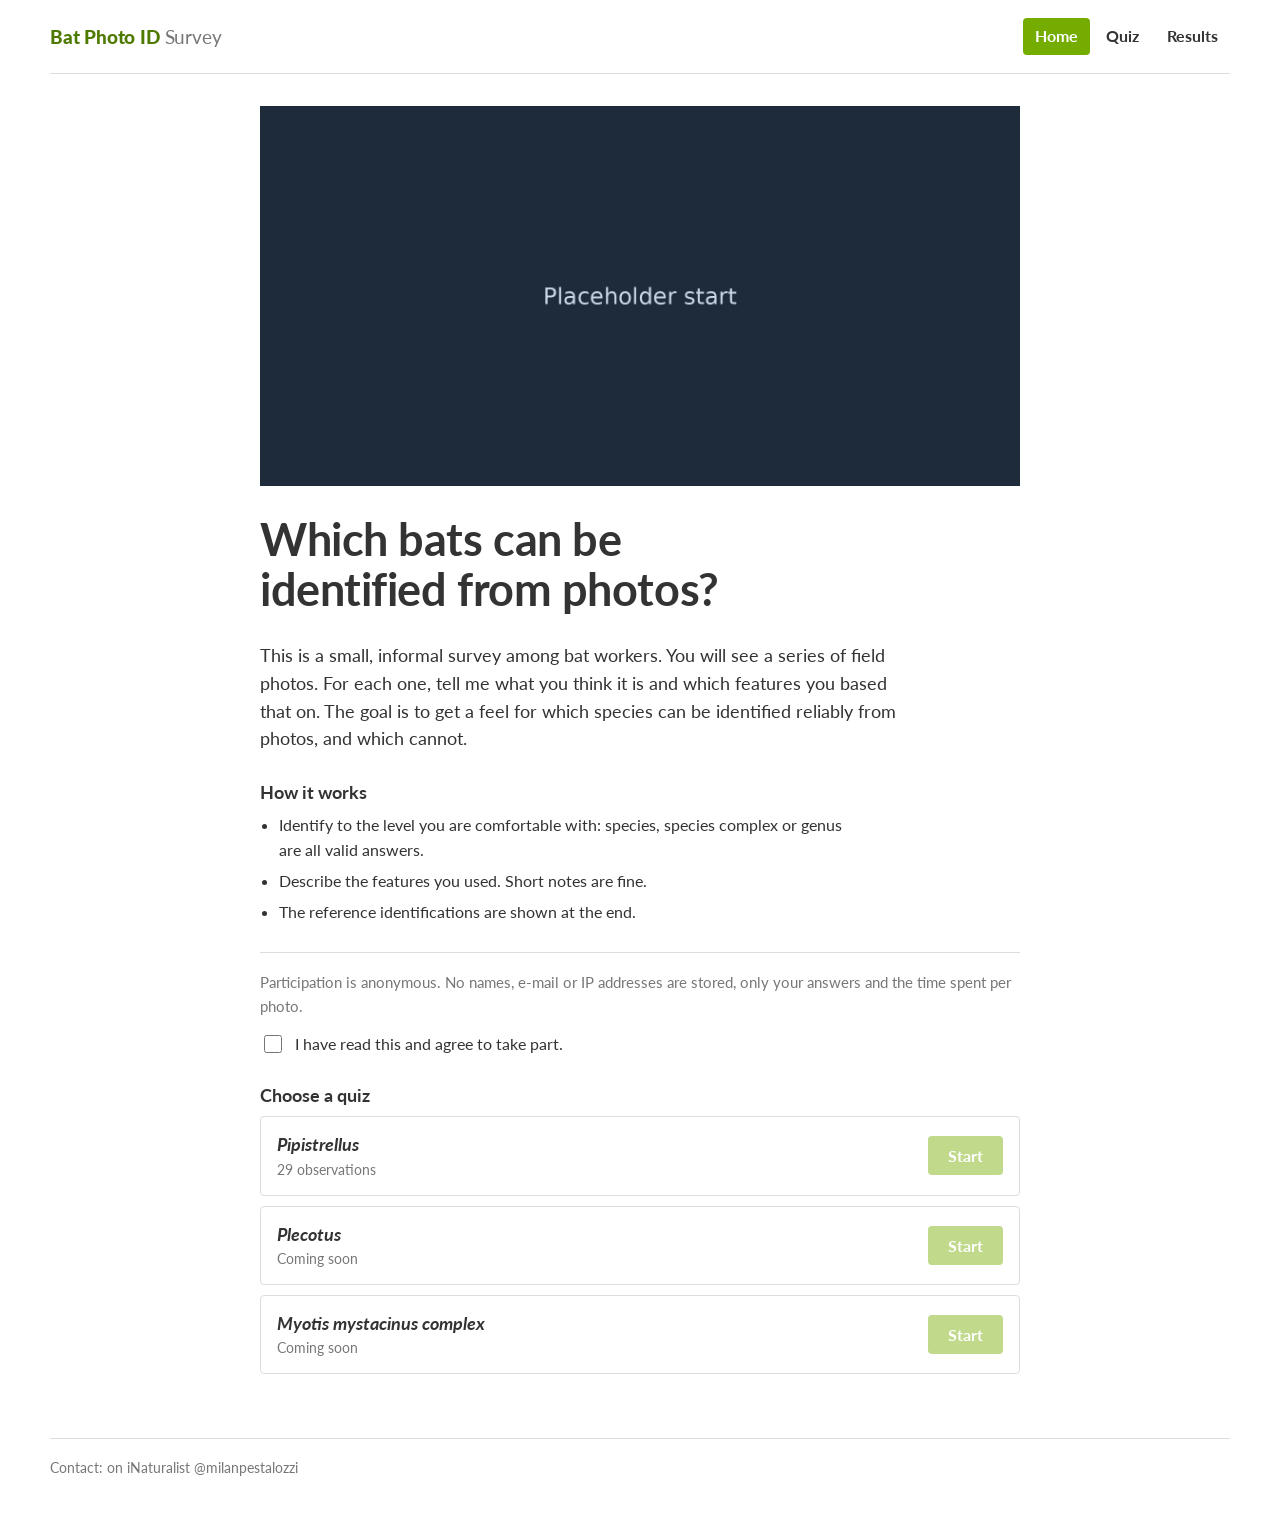
==== index.html @ 9df05827 "Add files via upload" ====
<!doctype html>
<html lang="en">
<head>
<meta charset="utf-8">
<meta name="viewport" content="width=device-width, initial-scale=1, viewport-fit=cover">
<title>Bat Photo ID Survey – Start</title>
<link rel="preconnect" href="https://fonts.googleapis.com">
<link rel="preconnect" href="https://fonts.gstatic.com" crossorigin>
<link rel="stylesheet" href="https://fonts.googleapis.com/css2?family=Lato:ital,wght@0,400;0,700;0,900;1,400;1,700&display=swap">
<link rel="stylesheet" href="style.css">
</head>
<body>

<header class="topbar">
  <a class="brand" href="index.html">Bat Photo ID <i>Survey</i></a>
  <nav aria-label="Main navigation">
    <ul>
      <li><a href="index.html" aria-current="page">Home</a></li>
      <li><a href="quiz.html">Quiz</a></li>
      <!-- TODO: link to your PHP page, e.g. <li><a href="fotoalbum.php">Photo album</a></li> -->
      <li><a href="https://tobotuna.myhostpoint.ch/results/">Results</a></li>
    </ul>
  </nav>
</header>
<div class="banner" id="testBanner" hidden>Test mode: no storage URL is set in config.js. Answers are only written to the browser console.</div>

<!-- ================= START ================= -->
<main class="start">
  <figure class="hero"><img src="images/start.jpg" alt="Field photo of a bat"></figure>
  <h1 id="startTitle"></h1>
  <p class="lede" id="startIntro"></p>
  <div>
    <h2 style="font-size:1.15rem;margin-bottom:10px">How it works</h2>
    <ul class="howto" id="startHow"></ul>
  </div>
  <div class="consent">
    <p id="startConsent"></p>
    <label class="check" for="consentBox"><input type="checkbox" id="consentBox"> I have read this and agree to take part.</label>
  </div>
  <section>
    <h2 style="font-size:1.15rem;margin-bottom:10px">Choose a quiz</h2>
    <ul class="quizlist" id="quizList" tabindex="-1"></ul>
  </section>
</main>

<footer class="sitefooter">
  <p>Contact: on iNaturalist @milanpestalozzi</p>
</footer>

<script src="config.js"></script>
<script src="photos.js"></script>
<script src="start.js"></script>
</body>
</html>
---- style.css ----
/* style.css – shared design for all pages (index.html and quiz.html) */
/* Layout: iNaturalist-style — white page, black photo viewer on the left, ID panel on the right (stacks on phones). */
:root {
  --bg: #ffffff;
  --surface: #ffffff;
  --panel: #f7f7f7;       /* iNat panel header grey */
  --fg: #333333;
  --muted: #777777;
  --line: #dddddd;
  --accent: #74ac00;      /* iNaturalist green (buttons, bars) */
  --accent-text: #4f7a00; /* darker green for text on white */
  --accent-fg: #ffffff;
  --photo-bg: #000000;
  --focus: #74ac00;
  --ok: #4f7a00;
  --warn: #b33a2b;
  /* Lato = Schrift von iNaturalist */
  --font-display: "Lato", "Helvetica Neue", Helvetica, Arial, sans-serif;
  --font-body: "Lato", "Helvetica Neue", Helvetica, Arial, sans-serif;
  --font-mono: "Lato", "Helvetica Neue", Helvetica, Arial, sans-serif;
  --radius: 4px;
}

* { box-sizing: border-box; }
html, body { margin: 0; }
body {
  background: var(--bg); color: var(--fg);
  font: 16px/1.55 var(--font-body);
  padding-inline: 16px; padding-block: 0 48px;
}
[hidden] { display: none !important; }
img { max-width: 100%; display: block; }
h1, h2 { font-family: var(--font-display); font-weight: 700; text-wrap: balance; margin: 0; }
h1 { font-size: clamp(1.9rem, 4.5vw, 2.8rem); line-height: 1.12; letter-spacing: -0.01em; }
h2 { font-size: 1.5rem; line-height: 1.2; }
p { margin: 0; }
.taxon { font-family: var(--font-display); font-style: italic; }
.label {
  font: 700 0.72rem/1.2 var(--font-mono); text-transform: uppercase; letter-spacing: 0.08em; color: var(--muted);
}
:focus-visible { outline: 2px solid var(--focus); outline-offset: 2px; }

.topbar {
  max-width: 1180px; margin: 0 auto; padding-block: 18px;
  display: flex; flex-wrap: wrap; justify-content: space-between; align-items: center; gap: 12px;
  border-bottom: 1px solid var(--line);
}
.topbar .brand {
  font: 900 1.2rem var(--font-body); color: var(--accent-text); letter-spacing: -0.01em; text-decoration: none;
}
.topbar .brand:hover { text-decoration: underline; text-underline-offset: 3px; }
.topbar .brand i { font-style: normal; font-weight: 400; color: var(--muted); }

.btn {
  font: 700 1rem var(--font-body); cursor: pointer;
  background: var(--accent); color: var(--accent-fg);
  border: 0; border-radius: var(--radius); padding: 10px 20px;
}
a.btn { display: inline-block; text-decoration: none; }
.btn:hover { filter: brightness(0.92); }
.btn:disabled { opacity: 0.45; cursor: not-allowed; filter: none; }

/* ---------- start ---------- */
.start { max-width: 760px; margin: 0 auto; padding-block: 32px; display: grid; gap: 28px; }
.start .hero { margin: 0; border-radius: 0; overflow: hidden; background: var(--photo-bg); aspect-ratio: 2 / 1; max-width: 100%; }
.start .hero img { width: 100%; height: 100%; object-fit: cover; }
.start .lede { font-size: 1.12rem; max-width: 65ch; }
.facts { display: flex; flex-wrap: wrap; gap: 8px 28px; }
.facts div { display: grid; gap: 2px; }
.facts strong { font: 700 1.05rem var(--font-mono); font-variant-numeric: tabular-nums; }
.howto { margin: 0; padding-left: 1.2em; display: grid; gap: 6px; max-width: 65ch; }
.consent {
  border-top: 1px solid var(--line); padding-top: 18px; display: grid; gap: 14px; color: var(--muted); font-size: 0.93rem;
}
.check { display: flex; gap: 10px; align-items: flex-start; color: var(--fg); font-size: 1rem; cursor: pointer; }
.quizlist { list-style: none; margin: 0; padding: 0; display: grid; gap: 10px; }
.quizlist li {
  display: flex; flex-wrap: wrap; align-items: center; justify-content: space-between; gap: 10px 20px;
  border: 1px solid var(--line); border-radius: var(--radius); padding: 14px 16px;
}
.quizlist .qname { font-size: 1.1rem; font-weight: 700; font-style: italic; }
.quizlist .qmeta { display: block; color: var(--muted); font-size: 0.88rem; }
.check input { width: 18px; height: 18px; margin-top: 3px; accent-color: var(--accent); flex: none; }

/* ---------- quiz ---------- */
.quiz { max-width: 1180px; margin: 0 auto; padding-block: 24px; display: grid; gap: 18px; }
.progress { display: flex; align-items: center; gap: 14px; }
.progress .count { font: 700 0.95rem var(--font-mono); font-variant-numeric: tabular-nums; white-space: nowrap; }
.bar { flex: 1; height: 6px; background: var(--panel); border: 1px solid var(--line); border-radius: 3px; overflow: hidden; }
.bar span { display: block; height: 100%; background: var(--accent); width: 0; transition: width .3s ease; }
.qgrid { display: grid; grid-template-columns: minmax(0, 1.7fr) minmax(0, 1fr); gap: 28px; align-items: start; }

/* gallery (main + lightbox share the same parts) */
.gallery { display: grid; gap: 10px; min-width: 0; }
.stage { position: relative; background: var(--photo-bg); border-radius: 0; overflow: hidden; }
.track {
  display: flex; overflow-x: auto; overflow-y: hidden; scroll-snap-type: x mandatory; scroll-behavior: smooth;
  scrollbar-width: none; overscroll-behavior-x: contain; -webkit-overflow-scrolling: touch;
}
.track::-webkit-scrollbar { display: none; }
.slide {
  flex: 0 0 100%; scroll-snap-align: center; scroll-snap-stop: always;
  height: min(70vh, 640px); display: block;
  border: 0; padding: 0; margin: 0; background: transparent; cursor: zoom-in;
}
/* the photo always fits inside its frame, whatever its pixel size */
.slide img { width: 100%; height: 100%; max-width: none; object-fit: contain; }
.navbtn {
  position: absolute; top: 50%; transform: translateY(-50%); z-index: 2;
  width: 40px; height: 64px; border-radius: 0; border: 0; cursor: pointer;
  background: rgba(0,0,0,.35); color: #fff; font: 400 2rem/1 var(--font-body);
  display: grid; place-items: center;
}
.navbtn:hover { background: rgba(0,0,0,.65); }
.navbtn:disabled { opacity: 0; pointer-events: none; }
.navbtn.prev { left: 0; } .navbtn.next { right: 0; }
.pill {
  position: absolute; z-index: 2; font: 700 0.75rem var(--font-mono); letter-spacing: .05em;
  background: rgba(0,0,0,.55); color: #fff; padding: 5px 9px; border-radius: 4px; pointer-events: none;
}
.pill.counter { right: 10px; top: 10px; font-variant-numeric: tabular-nums; }
.pill.zoomhint { right: 10px; bottom: 10px; }
.thumbs { display: flex; gap: 6px; overflow-x: auto; padding-bottom: 2px; }
.thumb {
  flex: none; width: 64px; height: 64px; padding: 0; border: 3px solid transparent; border-radius: 0;
  overflow: hidden; cursor: pointer; background: var(--photo-bg); opacity: .7;
}
.thumb img { width: 100%; height: 100%; object-fit: cover; }
.thumb[aria-current="true"] { border-color: var(--accent); opacity: 1; }
.thumb:hover { opacity: 1; }
.swipehint { color: var(--muted); font-size: 0.85rem; }
/* photo credit (author · licence), read from the file name */
.credit { margin: 0; color: var(--muted); font-size: 0.8rem; text-align: right; overflow-wrap: anywhere; }
.credit[hidden] { display: none; }

form.answer { display: grid; gap: 20px; min-width: 0; border: 1px solid var(--line); border-radius: var(--radius); padding-bottom: 18px; background: var(--surface); }
form.answer > :not(.panelhead) { margin-inline: 16px; }
.panelhead {
  background: var(--panel); border-bottom: 1px solid var(--line); border-radius: var(--radius) var(--radius) 0 0;
  padding: 10px 16px; font-weight: 700; font-size: 1.05rem;
}
.field { display: grid; gap: 7px; position: relative; }
.field label { font-weight: 700; }
.field .help { color: var(--muted); font-size: 0.88rem; }
input[type="text"], textarea {
  width: 100%; font: 1rem/1.45 var(--font-body); color: var(--fg); background: var(--surface);
  border: 1px solid var(--line); border-radius: var(--radius); padding: 11px 12px;
}
input[type="text"] { font-size: 1.05rem; padding-left: 36px;
  background: var(--surface) url("data:image/svg+xml,%3Csvg xmlns='http://www.w3.org/2000/svg' width='16' height='16' viewBox='0 0 24 24' fill='none' stroke='%23999' stroke-width='2.5' stroke-linecap='round'%3E%3Ccircle cx='10.5' cy='10.5' r='6.5'/%3E%3Cpath d='m20 20-4.8-4.8'/%3E%3C/svg%3E") no-repeat 12px 50%; }
textarea { min-height: 150px; resize: vertical; }
input[type="text"]:focus, textarea:focus { border-color: var(--accent); outline: none; box-shadow: 0 0 0 3px color-mix(in srgb, var(--accent) 25%, transparent); }
.chosen { font-size: 0.8rem; color: var(--ok); min-height: 1.1em; }

.suggest {
  position: absolute; top: 100%; left: 0; right: 0; z-index: 5; margin: 4px 0 0; padding: 4px 0; list-style: none;
  background: var(--surface); border: 1px solid var(--line); border-radius: var(--radius);
  box-shadow: 0 10px 28px rgba(0,0,0,.18); max-height: 300px; overflow-y: auto;
}
.suggest li { padding: 8px 12px; cursor: pointer; display: grid; gap: 1px; border-bottom: 1px solid var(--line); }
.suggest li:last-child { border-bottom: 0; }
.suggest .cn { font-weight: 700; color: var(--fg); }
.suggest li[aria-selected="true"], .suggest li:hover { background: color-mix(in srgb, var(--accent) 14%, transparent); }
.suggest .sci { color: var(--muted); font-size: 0.9rem; }
.suggest .sci i { font-style: italic; }
.suggest .src { padding: 6px 12px 2px; font-size: 0.7rem; color: var(--muted); border-top: 1px solid var(--line); margin-top: 4px; cursor: default; }

.actions { display: flex; align-items: center; gap: 14px; flex-wrap: wrap; }
.actions .note { color: var(--muted); font-size: 0.85rem; }

/* ---------- end ---------- */
.end { max-width: 900px; margin: 0 auto; padding-block: 32px; display: grid; gap: 26px; }
.end .comment { display: grid; gap: 10px; }
.resultsWrap { display: grid; gap: 14px; }
.results { display: grid; gap: 0; border-top: 1px solid var(--line); }
.res {
  display: grid; grid-template-columns: 150px minmax(0, 1fr); gap: 18px; padding-block: 18px; border-bottom: 1px solid var(--line);
}
.res .thumbbtn { position: relative; padding: 0; border: 0; background: var(--photo-bg); border-radius: 0; overflow: hidden; cursor: zoom-in; width: 150px; aspect-ratio: 3 / 2; max-width: 100%; }
.res .thumbbtn img { width: 100%; height: 100%; object-fit: cover; }
.res .thumbbtn .pill { right: 6px; bottom: 6px; }
.res .cols { display: grid; grid-template-columns: repeat(2, minmax(0, 1fr)); gap: 6px 22px; min-width: 0; }
.res .cols > div { display: grid; gap: 3px; min-width: 0; }
.res .val { font-size: 1.05rem; overflow-wrap: anywhere; }
.res .ref { color: var(--accent-text); font-weight: 700; }
.res .feat { grid-column: 1 / -1; color: var(--muted); font-size: 0.9rem; overflow-wrap: anywhere; }
.res .pid { font: 700 0.78rem var(--font-mono); color: var(--muted); }

.banner {
  max-width: 1180px; margin: 12px auto 0; padding: 10px 14px; border-radius: var(--radius);
  border: 1px dashed var(--warn); color: var(--warn); font-size: 0.88rem;
}
.status { font-size: 0.88rem; color: var(--muted); }
.status.err { color: var(--warn); }

/* ---------- lightbox ---------- */
.lightbox { position: fixed; inset: 0; z-index: 20; background: #000; overflow: hidden; overscroll-behavior: contain; touch-action: pan-x pinch-zoom; }
.lightbox .stage { position: absolute; inset: 0; background: transparent; border-radius: 0; }
.lightbox .track { height: 100%; }
.lightbox .slide { height: 100%; padding: calc(56px + env(safe-area-inset-top, 0px)) 12px calc(20px + env(safe-area-inset-bottom, 0px)); cursor: default; }
.lightbox .counter { top: calc(14px + env(safe-area-inset-top, 0px)); left: 14px; right: auto; }
.lightbox .slide { overflow: hidden; position: relative; padding-inline: 0; }
.lightbox .slide img { transition: transform .22s ease; will-change: transform; }
.lightbox.canzoom .slide img { cursor: zoom-in; }
.lightbox.canzoom .slide img.zoomed { cursor: zoom-out; }
.lightbox .track.locked { overflow-x: hidden; }
.lightbox .zoomhint { right: 14px; bottom: calc(14px + env(safe-area-inset-bottom, 0px)); }
.lightbox .pill.credit { left: 14px; bottom: calc(14px + env(safe-area-inset-bottom, 0px)); max-width: calc(100% - 220px); font-weight: 400; letter-spacing: 0; text-align: left; color: #ddd; }
@media (max-width: 480px) { .lightbox .pill.credit { bottom: calc(48px + env(safe-area-inset-bottom, 0px)); max-width: calc(100% - 28px); } }
.lightbox .close {
  position: absolute; z-index: 3; top: calc(10px + env(safe-area-inset-top, 0px)); right: 14px;
  background: rgba(255,255,255,.14); color: #fff; border: 0; border-radius: 4px; padding: 8px 12px; font: 700 .85rem var(--font-body); cursor: pointer;
}

@media (max-width: 820px) {
  .qgrid { grid-template-columns: minmax(0, 1fr); gap: 20px; }
  .slide { height: min(58vh, 520px); }
  .res { grid-template-columns: minmax(0, 1fr); }
  .res .thumbbtn { width: 100%; max-width: 320px; }
}
@media (hover: none) { .gallery .navbtn { width: 36px; height: 36px; font-size: 1.1rem; } }
@media (max-width: 480px) { .res .cols { grid-template-columns: minmax(0, 1fr); } }
@media (prefers-reduced-motion: reduce) { * { transition: none !important; } .track { scroll-behavior: auto; } }

/* ---------- navigation and footer (shared by all pages) ---------- */
.topbar nav ul { list-style: none; margin: 0; padding: 0; display: flex; flex-wrap: wrap; gap: 4px; }
.topbar nav a { display: block; padding: 6px 12px; border-radius: var(--radius); color: var(--fg); font-weight: 700; text-decoration: none; }
.topbar nav a:hover { background: var(--panel); color: var(--accent-text); }
.topbar nav a[aria-current="page"] { background: var(--accent); color: var(--accent-fg); }
.sitefooter {
  max-width: 1180px; margin: 32px auto 0; padding-top: 18px; border-top: 1px solid var(--line);
  color: var(--muted); font-size: 0.88rem;
}
.sitefooter a { color: var(--accent-text); }
.end .h1 { font-size: clamp(1.9rem, 4.5vw, 2.8rem); line-height: 1.12; letter-spacing: -0.01em; }
.progress h1.count { font-size: 0.95rem; line-height: 1.3; letter-spacing: 0; margin: 0; }
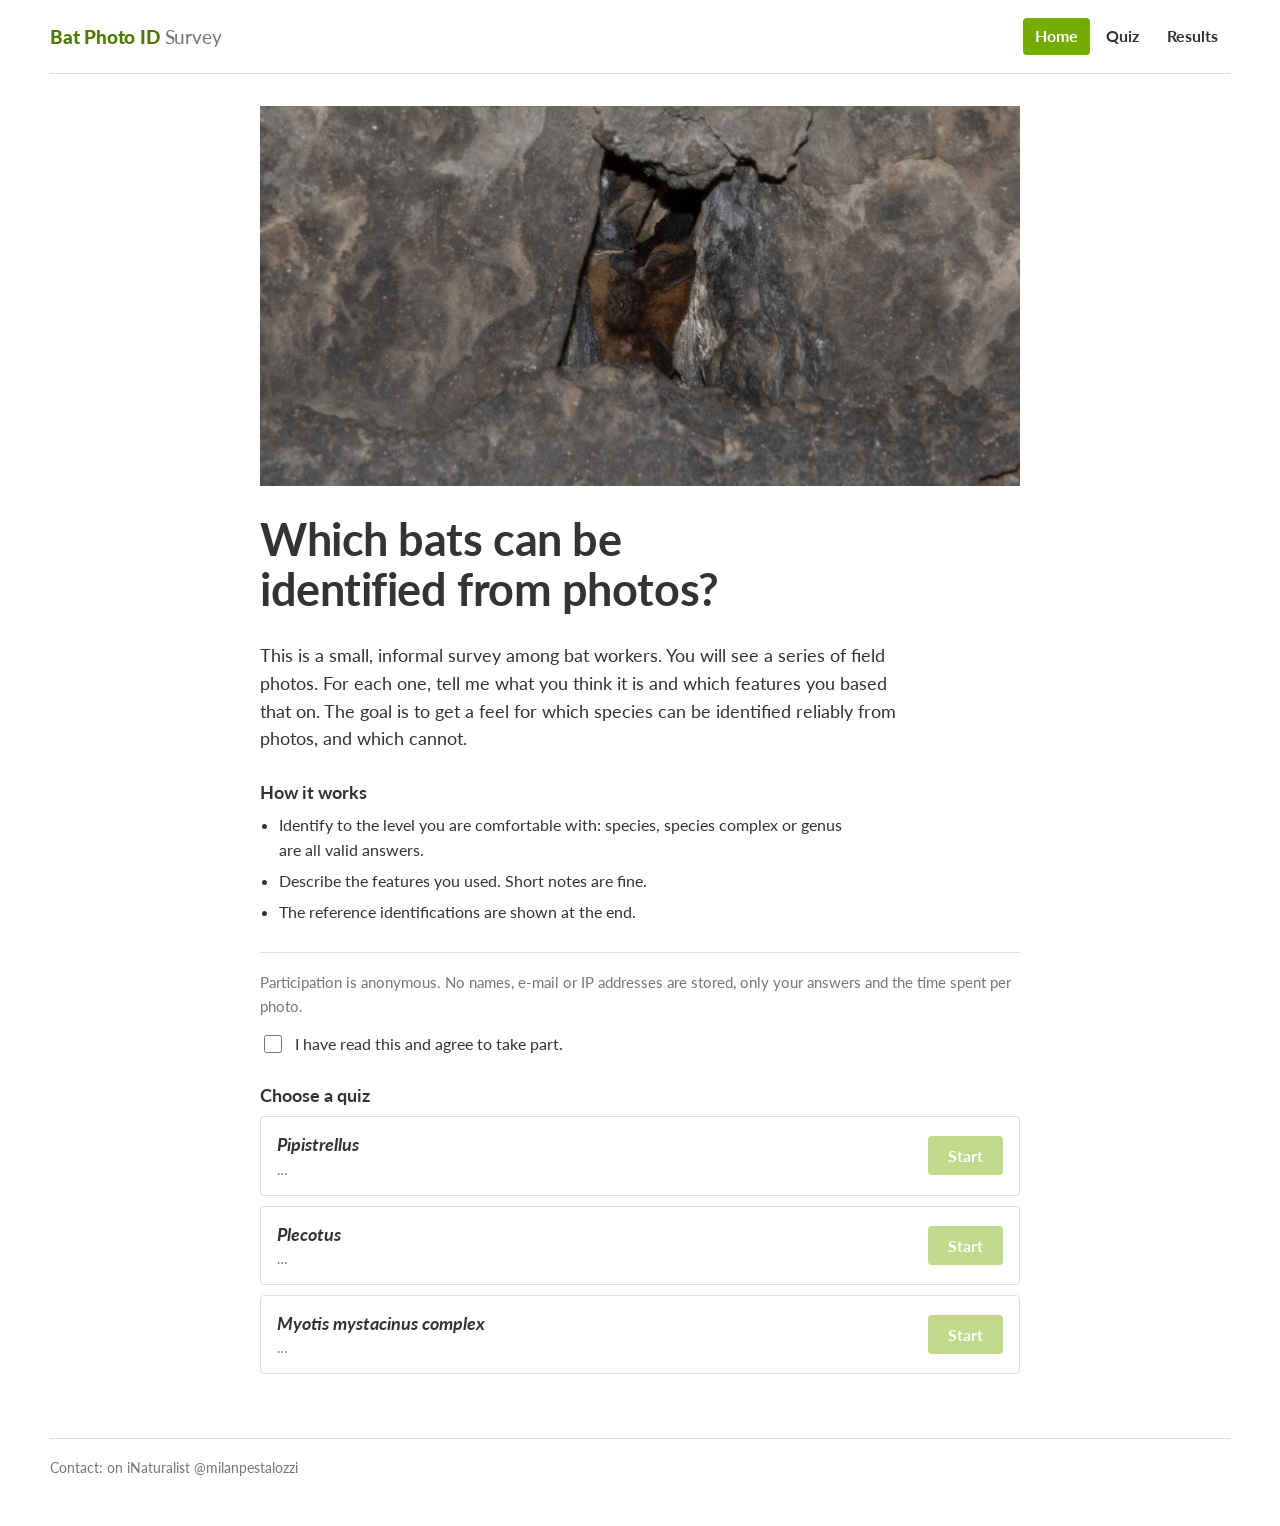
==== commit 4ec4f08c: "new page results" ====
--- a/index.html
+++ b/index.html
@@ -18,7 +18,7 @@
       <li><a href="index.html" aria-current="page">Home</a></li>
       <li><a href="quiz.html">Quiz</a></li>
       <!-- TODO: link to your PHP page, e.g. <li><a href="fotoalbum.php">Photo album</a></li> -->
-      <li><a href="https://tobotuna.myhostpoint.ch/results/">Results</a></li>
+      <li><a href="results.html">Results</a></li>
     </ul>
   </nav>
 </header>
--- a/style.css
+++ b/style.css
@@ -234,3 +234,39 @@
 .sitefooter a { color: var(--accent-text); }
 .end .h1 { font-size: clamp(1.9rem, 4.5vw, 2.8rem); line-height: 1.12; letter-spacing: -0.01em; }
 .progress h1.count { font-size: 0.95rem; line-height: 1.3; letter-spacing: 0; margin: 0; }
+
+/* ---------- results page ---------- */
+.resultspage { max-width: 900px; margin: 0 auto; padding-block: 32px; display: grid; gap: 22px; }
+.resultspage h1 { font-size: clamp(1.9rem, 4.5vw, 2.8rem); line-height: 1.12; }
+.resultspage .lede { font-size: 1.05rem; color: var(--muted); }
+.resultlegend { display: flex; flex-wrap: wrap; gap: 6px 20px; font-size: 0.88rem; }
+.resultlegend span { display: inline-flex; align-items: center; gap: 6px; }
+.sw { display: inline-block; width: 14px; height: 14px; border-radius: 3px; }
+.s1 { background: #3f6600; } .s2 { background: #8cbf3f; } .s3 { background: #9a9a9a; }
+.quizresult { display: grid; gap: 16px; border-top: 1px solid var(--line); padding-top: 22px; }
+.quizresult h2 { font-size: 1.5rem; }
+.quizresult h3 { font-size: 1.1rem; margin: 10px 0 0; }
+.sortbar { font-size: 0.9rem; color: var(--muted); }
+.sortbar select { font: inherit; color: var(--fg); margin-left: 6px; padding: 4px 6px; border: 1px solid var(--line); border-radius: var(--radius); background: var(--surface); }
+.obslist { list-style: none; margin: 0; padding: 0; display: grid; gap: 12px; }
+.obslist li { display: grid; grid-template-columns: 120px minmax(0, 1fr); gap: 14px; align-items: start; border: 1px solid var(--line); border-radius: var(--radius); padding: 10px; }
+.obsthumb { display: block; aspect-ratio: 3 / 2; background: var(--photo-bg); overflow: hidden; }
+.obsthumb img { width: 100%; height: 100%; object-fit: cover; display: block; }
+.obsthumb.nothumb img { visibility: hidden; }
+.obsbody { display: grid; gap: 6px; min-width: 0; }
+.obshead { display: flex; flex-wrap: wrap; justify-content: space-between; gap: 2px 12px; }
+.obshead .ref { font-weight: 700; color: var(--accent-text); }
+.obsmeta { color: var(--muted); font-size: 0.85rem; }
+.stack { display: flex; gap: 2px; height: 14px; }
+.stack .seg { min-width: 4px; flex-basis: 0; }
+.stack .seg:first-child { border-radius: 4px 0 0 4px; }
+.stack .seg:last-child { border-radius: 0 4px 4px 0; }
+.stack .seg:only-child { border-radius: 4px; }
+.obsnums, .obstop { margin: 0; font-size: 0.88rem; overflow-wrap: anywhere; }
+.obstop { color: var(--muted); }
+.tablewrap { overflow-x: auto; }
+.speciestable { border-collapse: collapse; width: 100%; font-size: 0.92rem; }
+.speciestable th, .speciestable td { text-align: left; padding: 6px 10px; border-bottom: 1px solid var(--line); }
+.speciestable th { font-weight: 700; background: var(--panel); }
+.speciestable .num { text-align: right; font-variant-numeric: tabular-nums; }
+@media (max-width: 520px) { .obslist li { grid-template-columns: 84px minmax(0, 1fr); } }
